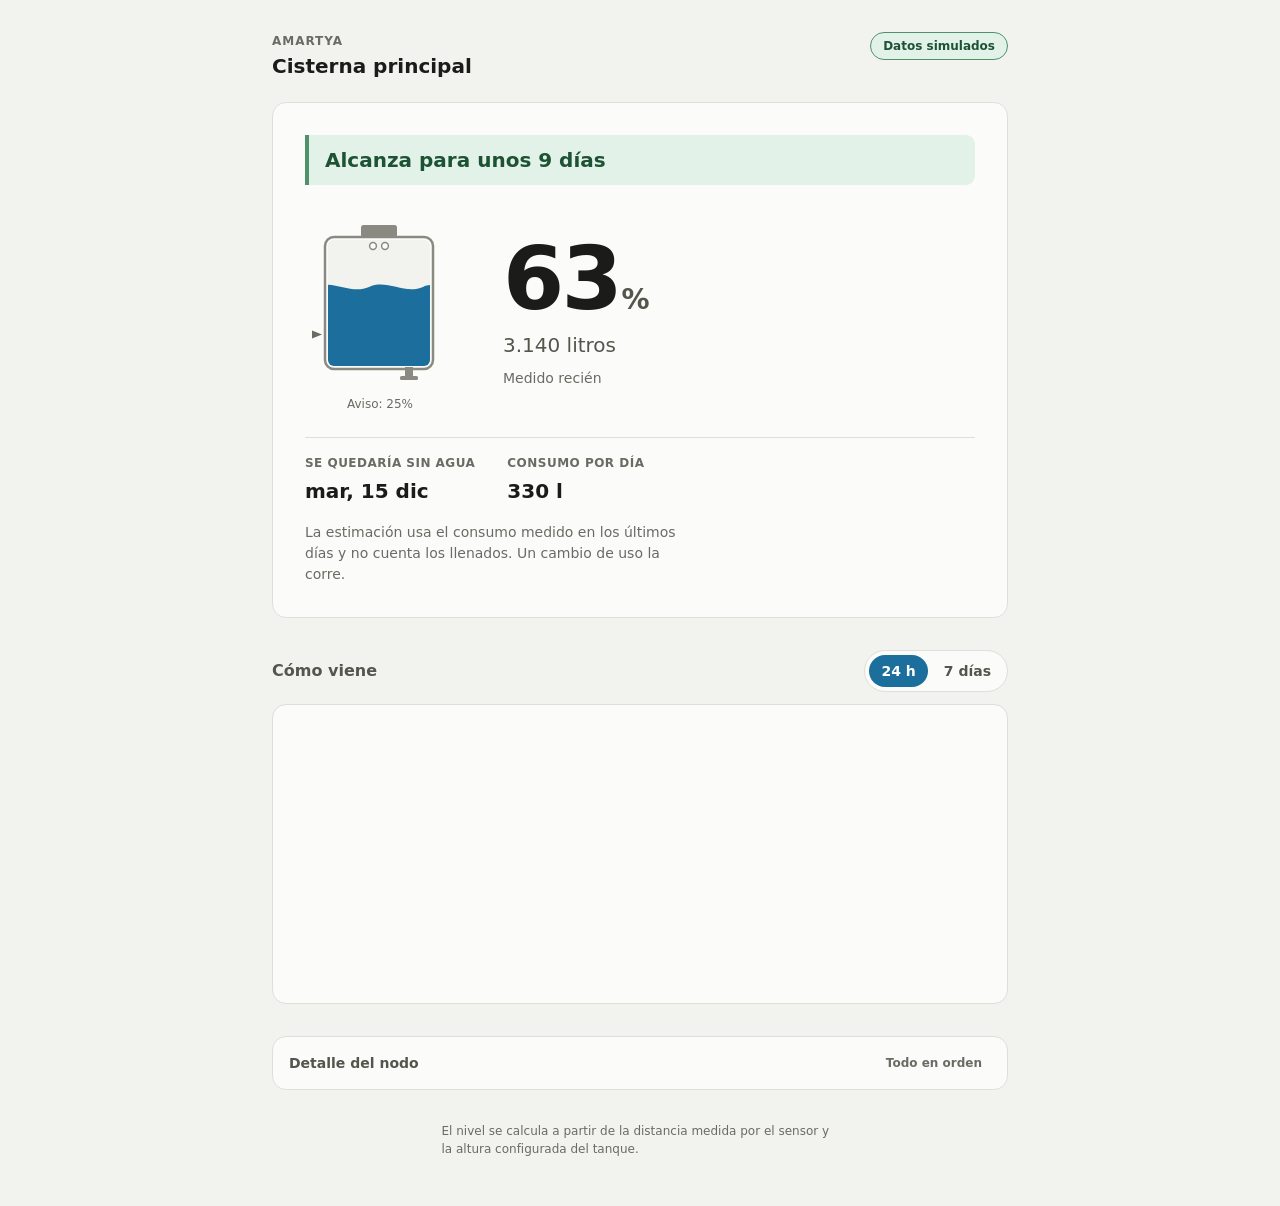
==== ui/index.html @ 4e483778 "Interfaz de nivel de cisterna con datos simulados Primera pieza del proyecto: la pantalla, andando s" ====
<!DOCTYPE html>
<html lang="es">
<head>
  <meta charset="UTF-8">
  <meta name="viewport" content="width=device-width, initial-scale=1.0">
  <title>Amartya — Nivel de la cisterna</title>

  <!-- Le dice al navegador que la página soporta los dos esquemas, así los
       controles nativos (scrollbars, autofill) se dibujan acordes. La hoja de
       estilos arranca en claro y agrega el oscuro con prefers-color-scheme:
       el contexto de uso es rural y a la intemperie, donde la pantalla se
       mira con sol de frente y el fondo claro gana. -->
  <meta name="color-scheme" content="light dark">

  <link rel="stylesheet" href="style.css?v=3">
</head>
<body>

<!-- ==========================================================================
     CAPA 0 — encabezado

     Solo dos cosas: de qué tanque estamos hablando y si la página está en
     contacto con el backend. El estado de conexión va acá arriba y no abajo
     porque es la condición de validez de TODO lo demás: si esto está en rojo,
     ningún número de la pantalla se puede creer.
     ========================================================================== -->
<header class="encabezado">
  <div class="encabezado__identidad">
    <p class="encabezado__proyecto">Amartya</p>
    <h1 class="encabezado__sitio" id="nombre-sitio">Cisterna</h1>
  </div>

  <!-- aria-live="polite" y no "assertive": que un cambio de conexión se
       anuncie cuando el lector de pantalla termine lo que está diciendo, sin
       cortarle la frase al usuario. -->
  <p class="conexion conexion--conectando" id="conexion" role="status" aria-live="polite">
    Conectando…
  </p>
</header>

<main class="contenido">

  <!-- ========================================================================
       CAPA 1 — la respuesta

       Todo lo de esta sección responde una sola pregunta: "¿me queda agua y
       hasta cuándo?". Es lo único que le importa a quien abre esto desde el
       celular parado al lado del tanque. No hay jerga, no hay ninguna unidad
       que haya que interpretar, y el dato más importante es el más grande de
       la pantalla por lejos.
       ======================================================================== -->
  <section class="respuesta" aria-labelledby="titulo-respuesta">
    <h2 class="sr-only" id="titulo-respuesta">Estado de la cisterna</h2>

    <!-- El veredicto en palabras, ANTES de cualquier número. Un porcentaje no
         es una respuesta: "68%" obliga a saber de memoria cuál es el umbral
         para decidir si eso está bien o mal. La frase sí es una respuesta.

         Es un aria-live para que un cambio de estado (pasar a "nivel bajo") se
         anuncie solo, sin que haya que volver a recorrer la página. -->
    <div class="veredicto" id="veredicto" role="status" aria-live="polite">
      <p class="veredicto__titulo" id="veredicto-titulo">Leyendo el último dato…</p>
      <!-- La segunda línea dice QUÉ HACER, no solo qué pasa. Es donde va la
           diferencia entre los estados que se parecen: "sin datos" manda a
           revisar energía y señal, "sensor sin responder" manda a revisar el
           cable. Sin esta línea los dos serían un cartel de color distinto sin
           ninguna instrucción, que es lo que obliga a llamar por teléfono a
           quien instaló el equipo. Va dentro del mismo aria-live para que el
           lector de pantalla anuncie el problema y la acción juntos. -->
      <p class="veredicto__detalle" id="veredicto-detalle" hidden></p>
    </div>

    <div class="tanque-y-lectura">

      <!-- El dibujo del tanque.

           aria-hidden a propósito: el porcentaje y los litros están escritos
           al lado en texto real. Si el SVG también los anunciara, un lector de
           pantalla leería el mismo dato dos veces. El dibujo es para el ojo;
           la accesibilidad la resuelve el texto de al lado. -->
      <div class="tanque">
        <!-- El dibujo tiene tres trabajos, en este orden:
             1. Decir cuánta agua hay (el nivel).
             2. Decir contra qué (la marca del umbral).
             3. Decir de dónde sale el número (el sensor arriba).

             El tercero no es decoración. La primera versión de este dibujo era
             un rectángulo con una tapita arriba y se leía como el icono de una
             PILA, no como un tanque — con el agregado perverso de que una pila
             al 62% significa lo mismo que un tanque al 62%, así que el error
             no se notaba, solo dejaba la pantalla sintiéndose genérica. El
             módulo del sensor apoyado en la tapa mata esa lectura y de paso
             muestra cómo se mide: desde arriba, sin contacto con el agua. -->
        <svg class="tanque__svg" viewBox="0 0 150 178" aria-hidden="true" focusable="false">
          <defs>
            <!-- Recorta el agua contra la pared interior. Sin esto la ola se
                 dibujaría por fuera del recipiente. La forma del agua es más
                 ancha que el clip a propósito, así nunca se ve su borde recto. -->
            <clipPath id="clip-interior">
              <rect x="23" y="31" width="102" height="126" rx="6"/>
            </clipPath>
          </defs>

          <!-- La salida de abajo. Va dibujada primero para que la pared del
               tanque le pase por encima y se vea nacer del fondo. -->
          <rect class="tanque__salida" x="100" y="158" width="8" height="10"/>
          <rect class="tanque__salida" x="95" y="167" width="18" height="4" rx="1.5"/>

          <!-- Interior vacío: el fondo contra el que se ve subir el agua. -->
          <rect class="tanque__interior" x="23" y="31" width="102" height="126" rx="6"/>

          <g clip-path="url(#clip-interior)">
            <!-- El agua se mueve trasladando este grupo hacia abajo. Se anima
                 `transform` y no el alto del rect porque transform lo resuelve
                 el compositor (no fuerza relayout) y porque un alto animado en
                 SVG no tiene el mismo soporte entre navegadores. -->
            <g class="tanque__agua" id="agua">
              <!-- La ola es estática, no un loop. Da la lectura de "esto es
                   agua" sin que la pantalla tenga una animación permanente
                   girando en el bolsillo de alguien.

                   La cresta está a la altura y=31, que es el tope del interior:
                   con translateY(0) el tanque queda lleno y con translateY(126)
                   queda vacío. -->
              <path d="M10,31 C28,23 46,39 64,31 C82,23 100,39 118,31 C128,26 136,33 144,30 L144,180 L10,180 Z"/>
            </g>
          </g>

          <!-- La pared, dibujada después del agua para que el borde quede
               entero y parejo por encima de ella. Es deliberadamente MÁS ANCHA
               QUE ALTA: la versión anterior era un rectángulo angosto y
               vertical y el ojo lo leía como una pila, no como un tanque. -->
          <rect class="tanque__pared" x="20" y="28" width="108" height="132" rx="9"/>

          <!-- El módulo del sensor, apoyado sobre la tapa. Apaisado y ancho, no
               un botoncito centrado: un botoncito centrado arriba de un
               rectángulo ES el borne de una pila, y era la mitad del problema. -->
          <rect class="tanque__sensor" x="56" y="16" width="36" height="12" rx="2.5"/>
          <!-- Los dos transductores del ultrasónico (emisor y receptor), que es
               lo que lo hace reconocible como sensor. Van FUERA del grupo
               recortado, así el agua no los tapa cuando el tanque está al tope. -->
          <circle class="tanque__transductor" cx="68" cy="37" r="3.4"/>
          <circle class="tanque__transductor" cx="80" cy="37" r="3.4"/>

          <!-- Marca del umbral de aviso: un triángulo APOYADO EN LA PARED POR
               FUERA, no una línea punteada por dentro.

               La primera versión era una línea cruzando el tanque, y tenía un
               defecto que solo se ve al probarla con el tanque lleno: quedaba
               dibujada sobre el agua, gris sobre azul, y desaparecía justo en
               el caso en que hay que poder ver cuánto falta para llegar a
               ella. Por fuera se lee siempre igual, con agua o sin agua.
               La posición la calcula app.js, porque el umbral es configurable. -->
          <polygon class="tanque__umbral" id="marca-umbral" points="7,90 7,98 17,94"/>
        </svg>

        <p class="tanque__nota" id="nota-umbral">Nivel de aviso</p>
      </div>

      <div class="lectura">
        <!-- El porcentaje es el dato grande. La unidad va en un span aparte y
             más chica: "68" es el número, "%" es la unidad, y darles el mismo
             peso hace que el ojo tenga que separarlos solo. -->
        <p class="lectura__principal">
          <span class="lectura__numero" id="nivel-pct">—</span><span
            class="lectura__unidad" id="nivel-unidad">%</span>
        </p>

        <!-- Los litros van abajo y más chicos: son el mismo dato traducido.
             Para decidir "¿llamo al camión?" el porcentaje alcanza; los litros
             sirven cuando hay que pedir una cantidad concreta.

             Tanto esta línea como el "%" de arriba se OCULTAN cuando no hay
             medición, en vez de mostrar "—%" y "— litros": una unidad sin
             número no informa nada y deja la pantalla con aire de formulario a
             medio llenar. El guión solo, grande, ya dice "no hay dato". -->
        <p class="lectura__litros" id="linea-litros"><span id="nivel-litros">—</span> litros</p>

        <p class="lectura__antiguedad" id="antiguedad">—</p>
      </div>
    </div>

    <!-- Las dos cifras derivadas que convierten "cuánto hay" en "cuánto dura".
         Van en un <dl> y no en divs porque son literalmente pares
         término/valor, y eso es lo que un lector de pantalla necesita para
         leerlas apareadas. -->
    <!-- Los dos derivados NO repiten el veredicto.

         En la primera versión el primero decía "Alcanza para: unos 9 días",
         que es literalmente la misma frase que ya estaba arriba en grande.
         Dos lugares diciendo lo mismo no son énfasis, son una cosa más para
         leer. Ahora dice la FECHA, que es el dato que hace falta para agendar
         el camión y que "9 días" obliga a calcular mentalmente. -->
    <dl class="derivados">
      <div class="derivado">
        <dt class="derivado__rotulo">Se quedaría sin agua</dt>
        <dd class="derivado__valor" id="fecha-vacio">—</dd>
      </div>
      <div class="derivado">
        <dt class="derivado__rotulo">Consumo por día</dt>
        <dd class="derivado__valor" id="consumo">—</dd>
      </div>
    </dl>

    <!-- De dónde sale la autonomía. Airbnb lo llama "mostrar en qué te
         apoyás": una estimación sin su base es una adivinanza con formato de
         dato. Acá además importa porque la cuenta se rompe sola si alguien
         llenó el tanque ayer, y quien mira tiene que poder darse cuenta. -->
    <p class="salvedad" id="salvedad">
      La estimación usa el consumo de los últimos días. Un llenado reciente la
      cambia.
    </p>
  </section>

  <!-- ========================================================================
       CAPA 1.5 — el histórico

       No está escondido porque no es un dato técnico: "¿viene bajando rápido?"
       es una pregunta que se hace cualquiera, no solo el que instaló el nodo.
       Lo que sí es técnico va más abajo, en el <details>.
       ======================================================================== -->
  <section class="historico" aria-labelledby="titulo-historico">
    <div class="historico__encabezado">
      <h2 class="titulo-seccion" id="titulo-historico">Cómo viene</h2>

      <!-- Selector de ventana. Son botones con aria-pressed y no un <select>
           porque son dos opciones y se tocan con el pulgar: un select abre un
           menú nativo para elegir entre dos cosas, que es un paso de más. -->
      <div class="rango" role="group" aria-label="Ventana de tiempo del gráfico">
        <button type="button" class="rango__boton" data-horas="24" aria-pressed="true">24 h</button>
        <button type="button" class="rango__boton" data-horas="168" aria-pressed="false">7 días</button>
      </div>
    </div>

    <div class="grafico-caja">
      <canvas id="grafico" aria-label="Gráfico del nivel de la cisterna en el tiempo" role="img"></canvas>

      <!-- Un canvas vacío no se ve vacío: Chart.js le dibuja ejes con valores
           inventados (0 a 1) y parece un sistema roto. Este cartel lo tapa
           mientras no haya serie. Ojo con el `hidden`: la clase usa display
           flex, que le gana por especificidad al display:none del atributo, y
           por eso el CSS tiene una regla `.grafico-vacio[hidden]`. -->
      <p class="grafico-vacio" id="grafico-vacio" hidden>Todavía no hay histórico para mostrar.</p>
    </div>
  </section>

  <!-- ========================================================================
       CAPA 2 — el detalle técnico

       Cerrado por default. Quien viene a saber si le queda agua no necesita
       ver nada de esto; quien vino a arreglar el nodo lo abre y lo tiene todo
       junto. Es un <details> nativo: el teclado, el lector de pantalla y el
       "buscar en la página" del navegador ya lo saben manejar, cosa que una
       versión hecha a mano con un div y un click habría que reimplementar.
       ======================================================================== -->
  <details class="detalle" id="detalle">
    <summary class="detalle__resumen">
      <span class="detalle__titulo">Detalle del nodo</span>
      <span class="detalle__pista" id="detalle-pista"></span>
    </summary>

    <dl class="ficha">
      <div class="ficha__fila">
        <dt>Estado del nodo</dt>
        <dd id="ficha-estado">—</dd>
      </div>
      <div class="ficha__fila">
        <dt>Última lectura</dt>
        <dd id="ficha-ultima">—</dd>
      </div>
      <div class="ficha__fila">
        <!-- El dato crudo del sensor. Va acá y no arriba porque es la medición
             real: todo lo demás (nivel, litros, autonomía) sale de restarle
             esto a la altura del tanque. Cuando algo no cierra, es el primer
             número que hay que mirar. -->
        <dt>Distancia al agua</dt>
        <dd id="ficha-distancia">—</dd>
      </div>
      <div class="ficha__fila">
        <dt>Columna de agua</dt>
        <dd id="ficha-columna">—</dd>
      </div>
      <div class="ficha__fila">
        <dt>Reloj del nodo</dt>
        <dd id="ficha-reloj">—</dd>
      </div>
      <div class="ficha__fila">
        <dt>Señal WiFi</dt>
        <dd id="ficha-senal">—</dd>
      </div>
      <div class="ficha__fila">
        <dt>Geometría del tanque</dt>
        <dd id="ficha-geometria">—</dd>
      </div>
      <div class="ficha__fila">
        <dt>Origen de los datos</dt>
        <dd id="ficha-origen">—</dd>
      </div>
    </dl>
  </details>

</main>

<footer class="pie">
  <p id="pie-texto">
    El nivel se calcula a partir de la distancia medida por el sensor y la
    altura configurada del tanque.
  </p>
</footer>

<script src="vendor/chart.umd.js"></script>
<!-- config.js tiene la URL del backend, la geometría del tanque y los umbrales.
     SÍ está versionado —no contiene secretos y así el repo recién clonado se
     abre y anda—, pero se edita por instalación. Tiene que cargar antes que
     datos.js y app.js, que lo leen al arrancar. -->
<!-- El `?v=` no es un capricho de desarrollo: si el navegador sirve un
     config.js viejo de su caché, la página calcula el nivel con la geometría
     anterior del tanque y muestra un número equivocado con total confianza.
     Al cambiar cualquier valor de config.js hay que subir este número. -->
<script src="config.js?v=5"></script>
<script src="datos.js?v=3"></script>
<script src="app.js?v=6"></script>
</body>
</html>
---- ui/style.css ----
/* Amartya — nivel de cisterna.
   =========================================================================

   CONTEXTO DE USO PRIMARIO: el celular, al aire libre, en el campo. Eso manda
   dos decisiones que se toman acá arriba y se sienten en todo el archivo:

   1. Mobile-first de verdad. Las reglas base son las del teléfono y los @media
      AGREGAN lo que sobra en pantallas grandes, no al revés. La pantalla de
      escritorio es el caso raro de este proyecto, no el default.

   2. Tema CLARO por default, oscuro como variante. Es al revés que el
      dashboard de Casa Rosada, y a propósito: aquel vive en un sótano y en una
      pantalla de pared; este se mira con el sol de frente, donde un fondo
      oscuro se convierte en un espejo. El oscuro igual está, vía
      prefers-color-scheme, para quien lo tenga puesto en el sistema.

   Todo color, tamaño y espacio vive como custom property en :root. No es
   prolijidad: con los valores sueltos por el archivo, cambiar el azul del agua
   obliga a buscarlo en ocho lugares y es cuestión de tiempo que queden dos
   azules distintos.
   ========================================================================= */

:root {
  /* --- Superficies ---
     Ningún blanco puro. #fff contra texto #000 es duro y se lee como sin
     terminar; estos neutros tienen todos la misma temperatura (levemente
     cálida) para que no se vea un gris "sucio" al lado de otro. */
  --fondo: #f2f2ef;
  --superficie: #fbfbf9;
  --borde: #dededa;
  --borde-fuerte: #bebeb7;

  /* Trazo de los dibujos que hay que poder LEER, separado del gris de los
     bordes decorativos. WCAG 1.4.11 pide 3:1 para un grafico del que depende
     entender el contenido, y la pared del tanque es exactamente eso: sin ella
     el agua es una mancha azul sin referencia contra la cual leer el nivel.
     El borde de una tarjeta, en cambio, no hace falta verlo para entender
     nada, y por eso sigue siendo --borde y no se mide igual. Medido: 3.35:1
     en claro y 4.07:1 en oscuro (tools/contraste.py). */
  --trazo-grafico: #8a8a83;

  /* Texto que va ENCIMA del azul del agua (hoy solo el boton de rango activo).
     Es un token y no un #fff escrito en la regla porque en tema oscuro el azul
     se aclara y el blanco cae a 2.81:1 — ilegible. */
  --sobre-agua: #ffffff;

  /* --- Texto ---
     Tres niveles y no más. Cada nivel extra es una decisión más para quien
     escriba una pantalla nueva, y termina en grises inventados. */
  --texto: #1b1b19;
  --texto-suave: #55554e;
  --texto-tenue: #6b6b64;

  /* --- El agua ---
     Es el único color con carga de marca del proyecto. Se usa para el agua del
     tanque y para la serie del gráfico, y para nada más: si además pintara
     botones y títulos, dejaría de significar "agua". */
  --agua: #1c6f9c;
  --agua-hondo: #15557a;
  --agua-tenue: #d3e6f0;

  /* --- Estados ---
     Cada estado trae fondo, borde y texto juntos, para que no se pueda usar
     medio estado. Los pares están medidos contra WCAG AA (ver docs/), no
     estimados a ojo.

     Hay DOS ejes de estado y no uno, que es la corrección más importante del
     diseño: el nivel del agua (ok / bajo / crítico) y la salud del nodo
     (sin datos / reloj / sensor). Un tanque lleno con el sensor roto no es
     "ok", pero tampoco es "vacío" — son dos cosas distintas que se arreglan
     llamando a dos personas distintas, y por eso tienen colores distintos. */
  --ok-fondo: #e3f2e8;
  --ok-borde: #4f9168;
  --ok-texto: #1d5334;

  --bajo-fondo: #fbeed4;
  --bajo-borde: #b58028;
  --bajo-texto: #6b4805;

  --critico-fondo: #fae2de;
  --critico-borde: #c0483a;
  --critico-texto: #8a2418;

  /* Nodo mudo: gris, porque no afirma nada sobre el agua. */
  --mudo-fondo: #e8e8e4;
  --mudo-borde: #9a9a93;
  --mudo-texto: #4a4a44;

  /* Reloj sin sincronizar y sensor sin responder: violeta. Deliberadamente
     fuera de la escala verde/ámbar/rojo, porque no son "más grave que ámbar":
     son otra cosa. Un ámbar acá haría pensar que el agua está baja. */
  --nodo-fondo: #e9e6f6;
  --nodo-borde: #6d5eae;
  --nodo-texto: #443a72;

  /* --- Escala tipográfica ---
     Cinco tamaños. Una escala fija en vez de un tamaño distinto por elemento
     es lo que hace que la jerarquía se lea sin bordes ni cajas de color. */
  --txt-xs: 0.75rem;
  --txt-sm: 0.875rem;
  --txt-md: 1rem;
  --txt-lg: 1.25rem;
  --txt-xl: 1.75rem;
  /* El porcentaje. Es el único elemento de la pantalla al que se le permite
     ser grande — si hubiera tres cosas grandes, no habría ninguna. */
  --txt-display: 4.25rem;

  /* --- Espaciado, escala de 4px ---
     El hueco DENTRO de un grupo tiene que ser visiblemente menor que el hueco
     ENTRE grupos, si no la agrupación se deshace y todo parece una lista
     plana. Por eso no hay valores sueltos tipo `margin-top: 13px`. */
  --sp-1: 0.25rem;
  --sp-2: 0.5rem;
  --sp-3: 0.75rem;
  --sp-4: 1rem;
  --sp-5: 1.5rem;
  --sp-6: 2rem;
  --sp-7: 3rem;

  --radio: 14px;
  --radio-chico: 9px;

  /* Mínimo táctil. 44px es el mínimo de Apple y 48dp el de Google; se toma el
     más chico como piso absoluto para cualquier cosa que se toque o reciba
     foco. Acá se usa de pie, al aire libre y probablemente con una mano
     ocupada. */
  --toque-min: 44px;

  /* Una escala de elevación chica y documentada, en vez de un z-index: 9999
     cada vez que algo queda tapado. Hoy solo hace falta un nivel. */
  --z-sobre-canvas: 2;
}

/* Variante oscura. Solo se redefinen los TOKENS — ni una regla de layout se
   duplica acá abajo. Si esto tuviera sus propias reglas de layout, cada cambio
   futuro habría que hacerlo dos veces y una de las dos se olvidaría. */
@media (prefers-color-scheme: dark) {
  :root {
    --fondo: #16171a;
    --superficie: #1f2124;
    --borde: #34373c;
    --borde-fuerte: #4d5158;
    --trazo-grafico: #7c8088;
    /* Azul claro de fondo -> el texto de encima tiene que ser oscuro. */
    --sobre-agua: #0b1f2b;

    --texto: #f0f1f2;
    --texto-suave: #b3b6bb;
    --texto-tenue: #8d9096;

    --agua: #4aa3d4;
    --agua-hondo: #2d7ba8;
    --agua-tenue: #16304a;

    --ok-fondo: #16301f;
    --ok-borde: #3f8a5c;
    --ok-texto: #b4eecb;

    --bajo-fondo: #362a10;
    --bajo-borde: #b3862f;
    --bajo-texto: #f4dba4;

    --critico-fondo: #3b1712;
    --critico-borde: #c4503f;
    --critico-texto: #ffc7bf;

    --mudo-fondo: #26282b;
    --mudo-borde: #6e7279;
    --mudo-texto: #b6b9be;

    --nodo-fondo: #241f38;
    --nodo-borde: #7a6ac0;
    --nodo-texto: #cfc6f2;
  }
}

*,
*::before,
*::after {
  box-sizing: border-box;
}

body {
  margin: 0;
  padding: var(--sp-4) var(--sp-4) var(--sp-6);
  background: var(--fondo);
  color: var(--texto);
  font-family: system-ui, -apple-system, "Segoe UI", sans-serif;
  font-size: var(--txt-md);
  line-height: 1.5;

  /* Números tabulares en toda la página. Sin esto, un valor que pasa de 9% a
     10% cambia el ancho del texto y el bloque entero se mueve. En una pantalla
     que se refresca sola cada pocos segundos, ese temblor permanente es de las
     cosas que hacen que una interfaz se sienta rota sin que se pueda decir
     por qué. */
  font-variant-numeric: tabular-nums;
  -webkit-font-smoothing: antialiased;
}

/* Ancho máximo de lectura. En una pantalla grande, dejar que el contenido se
   estire de borde a borde hace que el ojo pierda el renglón. */
.contenido {
  max-width: 46rem;
  margin: 0 auto;
}

/* Texto solo para lectores de pantalla: fuera de la vista, pero presente en el
   árbol de accesibilidad. `display: none` no serviría — eso lo saca también
   del lector. */
.sr-only {
  position: absolute;
  width: 1px;
  height: 1px;
  padding: 0;
  margin: -1px;
  overflow: hidden;
  clip: rect(0, 0, 0, 0);
  white-space: nowrap;
  border: 0;
}

/* Foco visible y consistente. :focus-visible y no :focus para que el anillo
   aparezca al navegar con teclado pero no al tocar con el dedo. Nunca
   `outline: none` sin reemplazo. */
:focus-visible {
  outline: 2px solid var(--agua);
  outline-offset: 2px;
  border-radius: var(--radio-chico);
}

/* Respeta a quien pidió menos movimiento en su sistema. No apaga la interfaz:
   los estados siguen cambiando, lo que desaparece es la interpolación. */
@media (prefers-reduced-motion: reduce) {
  *,
  *::before,
  *::after {
    animation-duration: 0.01ms !important;
    animation-iteration-count: 1 !important;
    transition-duration: 0.01ms !important;
  }
}

/* ==========================================================================
   Encabezado
   ========================================================================== */

.encabezado {
  max-width: 46rem;
  margin: 0 auto var(--sp-5);
  display: flex;
  align-items: flex-start;
  justify-content: space-between;
  gap: var(--sp-3);
}

.encabezado__proyecto {
  margin: 0;
  font-size: var(--txt-xs);
  font-weight: 600;
  letter-spacing: 0.08em;
  text-transform: uppercase;
  color: var(--texto-tenue);
}

.encabezado__sitio {
  margin: var(--sp-1) 0 0;
  font-size: var(--txt-lg);
  font-weight: 600;
  /* La interlínea se aprieta a medida que el tamaño crece: 1.5 en un título
     de 20px deja un hueco que lo despega del rótulo de arriba. */
  line-height: 1.2;
}

/* Píldora de conexión. Empieza en "conectando" y la maneja app.js. */
.conexion {
  margin: 0;
  flex-shrink: 0;
  padding: var(--sp-1) var(--sp-3);
  border: 1px solid var(--borde-fuerte);
  border-radius: 999px;
  font-size: var(--txt-xs);
  font-weight: 600;
  color: var(--texto-suave);
  background: var(--superficie);
  transition: background-color 160ms ease-out, border-color 160ms ease-out, color 160ms ease-out;
}

.conexion--ok {
  background: var(--ok-fondo);
  border-color: var(--ok-borde);
  color: var(--ok-texto);
}

.conexion--caida {
  background: var(--critico-fondo);
  border-color: var(--critico-borde);
  color: var(--critico-texto);
}

/* ==========================================================================
   CAPA 1 — la respuesta
   ========================================================================== */

.respuesta {
  background: var(--superficie);
  border: 1px solid var(--borde);
  border-radius: var(--radio);
  padding: var(--sp-5) var(--sp-4);
}

/* El veredicto: la frase que responde la pregunta. Es lo primero que se lee,
   así que tiene el segundo peso tipográfico de la pantalla después del
   porcentaje. El borde izquierdo grueso es lo que cambia de color según el
   estado — una barra de 4px alcanza y no obliga a pintar un bloque entero de
   color, que a esta altura de la pantalla gritaría. */
.veredicto {
  margin: 0 0 var(--sp-5);
  padding: var(--sp-3) var(--sp-4);
  border-left: 4px solid var(--borde-fuerte);
  border-radius: 0 var(--radio-chico) var(--radio-chico) 0;
  background: var(--fondo);
  color: var(--texto);
  transition: background-color 200ms ease-out, border-color 200ms ease-out, color 200ms ease-out;
}

.veredicto__titulo {
  margin: 0;
  font-size: var(--txt-lg);
  font-weight: 600;
  line-height: 1.3;
}

/* La instrucción, más chica y sin negrita. Hereda `color` del bloque en vez de
   tener el suyo: si usara --texto-suave, sobre el fondo rojo del estado crítico
   quedaría en un gris que no contrasta. Se atenúa con opacidad, que mantiene
   la relación de contraste dentro de lo aceptable sobre cualquiera de los
   cinco fondos de estado. */
.veredicto__detalle {
  margin: var(--sp-2) 0 0;
  font-size: var(--txt-sm);
  font-weight: 400;
  line-height: 1.45;
  opacity: 0.85;
  max-width: 48ch;
}

/* El atributo `hidden` alcanza acá porque .veredicto__detalle no declara
   `display`, así que no hay nada que le gane por especificidad. */

.veredicto--ok       { background: var(--ok-fondo);      border-left-color: var(--ok-borde);      color: var(--ok-texto); }
.veredicto--bajo     { background: var(--bajo-fondo);    border-left-color: var(--bajo-borde);    color: var(--bajo-texto); }
.veredicto--critico  { background: var(--critico-fondo); border-left-color: var(--critico-borde); color: var(--critico-texto); }
.veredicto--mudo     { background: var(--mudo-fondo);    border-left-color: var(--mudo-borde);    color: var(--mudo-texto); }
.veredicto--nodo     { background: var(--nodo-fondo);    border-left-color: var(--nodo-borde);    color: var(--nodo-texto); }

/* El dibujo y los números, lado a lado. En el teléfono el tanque queda a la
   izquierda y el número a la derecha porque leemos de izquierda a derecha: se
   ve la forma, se confirma con la cifra. */
.tanque-y-lectura {
  display: flex;
  align-items: center;
  gap: var(--sp-5);
}

.tanque {
  flex-shrink: 0;
  display: flex;
  flex-direction: column;
  align-items: center;
  gap: var(--sp-2);
}

.tanque__svg {
  width: 122px;
  height: auto;
  display: block;
}

.tanque__interior {
  fill: var(--fondo);
}

.tanque__agua {
  fill: var(--agua);
  /* La geometría del interior vive en el SVG y app.js la repite para calcular
     el desplazamiento. Están acopladas: si se cambia el `rect` del clip en el
     HTML, hay que cambiar ALTO_INTERIOR y TOPE_INTERIOR en app.js. */
  /* La transición del nivel. 450ms es más largo que los 150-250ms de una
     transición de interfaz, a propósito: esto no es un hover, es un dato
     cambiando de valor, y el movimiento ES la información (se ve si subió o
     bajó). Sigue siendo ease-out y sigue animando solo `transform`, así que no
     fuerza relayout. */
  transition: transform 450ms cubic-bezier(0.22, 0.61, 0.36, 1);
  /* El grupo arranca abajo del todo (tanque vacío) y app.js lo sube. Así, si
     el JS falla o los datos no llegan, la pantalla NO muestra un tanque lleno:
     muestra uno vacío junto a un guión. Un default optimista sería mentir. */
  transform: translateY(126px);
}

.tanque__pared {
  fill: none;
  stroke: var(--trazo-grafico);
  stroke-width: 2.5;
}

/* El módulo del sensor sobre la tapa. Va en color de borde y no en el azul del
   agua: es el aparato, no el líquido, y darle el color del agua lo haría
   parecer parte de lo que se mide. */
.tanque__sensor {
  fill: var(--trazo-grafico);
}

/* La salida de abajo. Mismo gris que la pared, por lo mismo: es caño, no agua.
   Está ahí porque un recipiente con una salida abajo no se puede confundir con
   una pila, que es exactamente el problema que tenía la primera versión. */
.tanque__salida {
  fill: var(--trazo-grafico);
}

.tanque__transductor {
  fill: var(--superficie);
  stroke: var(--trazo-grafico);
  stroke-width: 1.5;
}

/* La marca del umbral, por fuera de la pared. Sólida y no punteada: apoyada
   contra el tanque se lee como "esta altura", y una línea punteada a este
   tamaño se convierte en tres puntos sueltos. */
.tanque__umbral {
  fill: var(--texto-tenue);
}

.tanque__nota {
  margin: 0;
  font-size: var(--txt-xs);
  color: var(--texto-tenue);
  text-align: center;
}

.lectura {
  min-width: 0;
}

/* El porcentaje. Tipografía haciendo el trabajo que en otras pantallas hace el
   color: este número es ~4.25x el cuerpo, así que la jerarquía se sostiene en
   escala de grises y en una foto borrosa. */
.lectura__principal {
  margin: 0;
  display: flex;
  align-items: baseline;
  gap: 0.08em;
  line-height: 1.05;
}

.lectura__numero {
  font-size: var(--txt-display);
  font-weight: 700;
  letter-spacing: -0.03em;
}

.lectura__unidad {
  font-size: var(--txt-xl);
  font-weight: 600;
  color: var(--texto-suave);
}

.lectura__litros {
  margin: var(--sp-1) 0 0;
  font-size: var(--txt-lg);
  color: var(--texto-suave);
}

.lectura__antiguedad {
  margin: var(--sp-2) 0 0;
  font-size: var(--txt-sm);
  color: var(--texto-tenue);
}

/* Cuando el dato es viejo o no se puede fechar, los números bajan de jerarquía.
   El dato no desaparece —sigue siendo el último que se supo— pero deja de
   mostrarse con la misma confianza visual. Sin esto, en la ventana entre que se
   cae la conexión y que el dato "envejece" lo suficiente para notarse, la
   pantalla afirma algo que ya no sabe.

   SE HACE CON UN CAMBIO DE COLOR Y NO CON `opacity`, que era la primera
   versión. Atenuar con opacidad es el truco obvio y estaba mal: medido, el
   0.45 original dejaba la línea de litros en 2.10:1 sobre la tarjeta, o sea
   bastante por debajo del 4.5:1 de WCAG AA. Y no había un valor que sirviera —
   ni siquiera 0.80 llegaba, y para entonces ya no se notaba que estaba
   atenuado. Un token de texto que ya está verificado (5.18:1 en claro, 5.04:1
   en oscuro) baja la jerarquía igual de fuerte, porque el salto desde el casi
   negro del número grande es enorme, y no deja a nadie afuera. */
.lectura--dudosa .lectura__numero,
.lectura--dudosa .lectura__unidad,
.lectura--dudosa .lectura__litros {
  color: var(--texto-tenue);
  transition: color 200ms ease-out;
}

/* Los dos derivados. El hueco entre ellos es mayor que el hueco interno de
   cada uno (sp-5 contra sp-1), que es lo que los hace leer como dos cosas y
   no como cuatro líneas sueltas. */
.derivados {
  margin: var(--sp-5) 0 0;
  padding: var(--sp-4) 0 0;
  border-top: 1px solid var(--borde);
  display: flex;
  gap: var(--sp-6);
}

.derivado {
  min-width: 0;
}

.derivado__rotulo {
  font-size: var(--txt-xs);
  font-weight: 600;
  letter-spacing: 0.04em;
  text-transform: uppercase;
  color: var(--texto-tenue);
}

.derivado__valor {
  margin: var(--sp-1) 0 0;
  font-size: var(--txt-lg);
  font-weight: 600;
}

.salvedad {
  margin: var(--sp-4) 0 0;
  font-size: var(--txt-sm);
  color: var(--texto-tenue);
  /* Medida de lectura acotada: un párrafo que cruza toda una pantalla de
     escritorio se vuelve difícil de seguir renglón a renglón. */
  max-width: 44ch;
}

/* ==========================================================================
   CAPA 1.5 — histórico
   ========================================================================== */

.historico {
  margin-top: var(--sp-6);
}

.historico__encabezado {
  display: flex;
  align-items: center;
  justify-content: space-between;
  gap: var(--sp-3);
  margin-bottom: var(--sp-3);
}

.titulo-seccion {
  margin: 0;
  font-size: var(--txt-md);
  font-weight: 600;
  color: var(--texto-suave);
}

.rango {
  display: flex;
  gap: var(--sp-1);
  padding: var(--sp-1);
  background: var(--superficie);
  border: 1px solid var(--borde);
  border-radius: 999px;
}

.rango__boton {
  min-height: 32px;
  padding: 0 var(--sp-3);
  border: none;
  border-radius: 999px;
  background: transparent;
  color: var(--texto-suave);
  font: inherit;
  font-size: var(--txt-sm);
  font-weight: 600;
  cursor: pointer;
  /* Propiedades nombradas, nunca `all`: con `all` se animarían también el
     layout y el anillo de foco, que tienen que aparecer al instante. */
  transition: background-color 150ms ease-out, color 150ms ease-out;
}

/* Los botones del rango son más chicos que el mínimo táctil de 44px a
   propósito (32px de alto): están en una fila sola, lejos de cualquier otro
   control, y hacerlos de 44px obligaría a que la píldora ocupe media pantalla.
   El área tocable se compensa con el padding de la píldora contenedora. */
.rango__boton:hover {
  background: var(--fondo);
  color: var(--texto);
}

.rango__boton[aria-pressed="true"] {
  background: var(--agua);
  color: var(--sobre-agua);
}

.rango__boton:active {
  transform: translateY(1px);
}

.grafico-caja {
  position: relative;
  /* Contiene el apilamiento de esta caja: el cartel de "sin datos" se pone
     encima del canvas con un z-index local de 2, que no puede competir con
     nada del resto de la página. Es lo que evita la carrera de z-index: 9999
     la próxima vez que algo tape a algo. */
  isolation: isolate;
  background: var(--superficie);
  border: 1px solid var(--borde);
  border-radius: var(--radio);
  padding: var(--sp-4);
  height: 240px;
}

.grafico-vacio {
  position: absolute;
  inset: var(--sp-4);
  z-index: var(--z-sobre-canvas);
  display: flex;
  align-items: center;
  justify-content: center;
  margin: 0;
  background: var(--superficie);
  color: var(--texto-tenue);
  font-size: var(--txt-sm);
  text-align: center;
}

/* El atributo `hidden` del HTML aplica display:none, pero la regla de arriba
   pone display:flex con más especificidad y le gana. Sin esta línea, el cartel
   queda visible para siempre. */
.grafico-vacio[hidden] {
  display: none;
}

/* ==========================================================================
   CAPA 2 — detalle técnico
   ========================================================================== */

.detalle {
  margin-top: var(--sp-6);
  background: var(--superficie);
  border: 1px solid var(--borde);
  border-radius: var(--radio);
}

.detalle__resumen {
  display: flex;
  align-items: center;
  justify-content: space-between;
  gap: var(--sp-3);
  /* Alto mínimo táctil: esto sí se toca con el pulgar y está solo, así que
     cumple los 44px completos. */
  min-height: var(--toque-min);
  padding: var(--sp-3) var(--sp-4);
  cursor: pointer;
  font-size: var(--txt-sm);
  font-weight: 600;
  color: var(--texto-suave);
  border-radius: var(--radio);
  transition: background-color 150ms ease-out;
}

.detalle__resumen:hover {
  background: var(--fondo);
}

.detalle[open] .detalle__resumen {
  border-bottom: 1px solid var(--borde);
  border-radius: var(--radio) var(--radio) 0 0;
}

/* Pista de estado en el encabezado cerrado. Es lo que evita que alguien tenga
   que abrir la sección para enterarse de que hay un problema del nodo: si el
   nodo está sano no dice nada, y si no lo está, lo dice desde afuera. */
.detalle__pista {
  font-weight: 600;
  font-size: var(--txt-xs);
  padding: var(--sp-1) var(--sp-2);
  border-radius: var(--radio-chico);
  border: 1px solid transparent;
}

.detalle__pista--mudo { background: var(--mudo-fondo); border-color: var(--mudo-borde); color: var(--mudo-texto); }
.detalle__pista--nodo { background: var(--nodo-fondo); border-color: var(--nodo-borde); color: var(--nodo-texto); }
.detalle__pista--ok   { color: var(--texto-tenue); }

.ficha {
  margin: 0;
  padding: var(--sp-2) var(--sp-4) var(--sp-4);
  font-size: var(--txt-sm);
}

.ficha__fila {
  display: flex;
  align-items: baseline;
  justify-content: space-between;
  gap: var(--sp-4);
  padding: var(--sp-3) 0;
  border-bottom: 1px solid var(--borde);
}

.ficha__fila:last-child {
  border-bottom: none;
}

.ficha dt {
  color: var(--texto-tenue);
  flex-shrink: 0;
}

.ficha dd {
  margin: 0;
  text-align: right;
  color: var(--texto);
  font-weight: 600;
}

/* ==========================================================================
   Pie
   ========================================================================== */

.pie {
  max-width: 46rem;
  margin: var(--sp-6) auto 0;
  font-size: var(--txt-xs);
  color: var(--texto-tenue);
  max-width: 52ch;
}

.pie p {
  margin: 0;
}

/* ==========================================================================
   Pantallas grandes

   Único @media de layout de todo el archivo, y agrega en vez de rehacer: el
   tanque crece, el porcentaje crece, y los derivados se van al costado para
   aprovechar el ancho. Nada de esto cambia el orden del DOM, así que el
   recorrido por teclado y por lector de pantalla es el mismo en los dos casos.
   ========================================================================== */

@media (min-width: 40rem) {
  :root {
    --txt-display: 5.5rem;
  }

  body {
    padding: var(--sp-6) var(--sp-5) var(--sp-7);
  }

  .respuesta {
    padding: var(--sp-6);
  }

  .tanque__svg {
    width: 150px;
  }

  .tanque-y-lectura {
    gap: var(--sp-7);
  }

  .grafico-caja {
    height: 300px;
  }
}
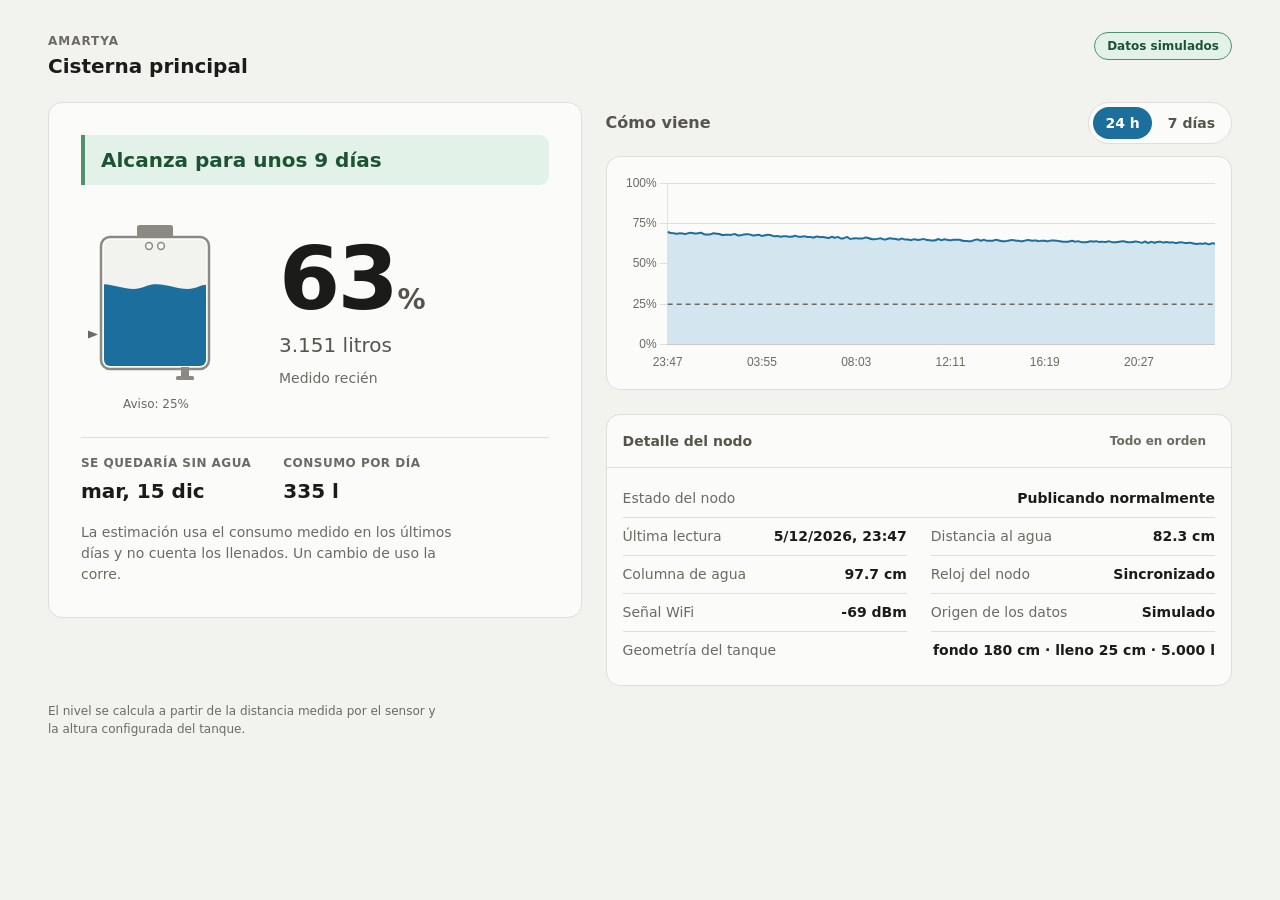
==== commit d6f765d6: "Layout de escritorio: todo en una ventana, sin scroll A partir de 1152x768 las tres secciones pasan " ====
--- a/ui/index.html
+++ b/ui/index.html
@@ -12,7 +12,7 @@
        mira con sol de frente y el fondo claro gana. -->
   <meta name="color-scheme" content="light dark">
 
-  <link rel="stylesheet" href="style.css?v=3">
+  <link rel="stylesheet" href="style.css?v=8">
 </head>
 <body>
 
@@ -259,8 +259,14 @@
       <span class="detalle__pista" id="detalle-pista"></span>
     </summary>
 
+    <!-- El orden de las filas está elegido para que en escritorio, donde la
+         ficha se parte en DOS COLUMNAS, las cuentas cierren: las dos filas de
+         texto largo (el estado y la geometría) ocupan el ancho completo y van
+         una primera y otra última, y entre las dos quedan SEIS filas cortas,
+         que es un número par y llena tres renglones justos. Con una fila de
+         más o de menos quedaría una suelta en la columna izquierda. -->
     <dl class="ficha">
-      <div class="ficha__fila">
+      <div class="ficha__fila ficha__fila--ancha">
         <dt>Estado del nodo</dt>
         <dd id="ficha-estado">—</dd>
       </div>
@@ -289,12 +295,15 @@
         <dd id="ficha-senal">—</dd>
       </div>
       <div class="ficha__fila">
+        <dt>Origen de los datos</dt>
+        <dd id="ficha-origen">—</dd>
+      </div>
+      <!-- Última y a lo ancho: es el valor más largo de la ficha ("fondo 180 cm
+           · lleno 25 cm · 5.000 l") y en media columna se parte en tres
+           renglones, desalineando toda la fila. -->
+      <div class="ficha__fila ficha__fila--ancha">
         <dt>Geometría del tanque</dt>
         <dd id="ficha-geometria">—</dd>
-      </div>
-      <div class="ficha__fila">
-        <dt>Origen de los datos</dt>
-        <dd id="ficha-origen">—</dd>
       </div>
     </dl>
   </details>
@@ -317,8 +326,8 @@
      config.js viejo de su caché, la página calcula el nivel con la geometría
      anterior del tanque y muestra un número equivocado con total confianza.
      Al cambiar cualquier valor de config.js hay que subir este número. -->
-<script src="config.js?v=5"></script>
+<script src="config.js?v=7"></script>
 <script src="datos.js?v=3"></script>
-<script src="app.js?v=6"></script>
+<script src="app.js?v=11"></script>
 </body>
 </html>
--- a/ui/style.css
+++ b/ui/style.css
@@ -459,6 +459,18 @@
   letter-spacing: -0.03em;
 }
 
+/* El guión de "no hay dato", con el peso y el color de un vacío.
+
+   Con el negro y la negrita del número, una raya de 68px no se lee como
+   ausencia: se lee como una barra de censura tapando algo. El gris tenue y el
+   trazo fino dicen lo mismo que dice el espacio en blanco de un formulario sin
+   completar. Sigue cumpliendo AA (5.18:1 en claro, 5.04:1 en oscuro) y a este
+   tamaño el mínimo exigido es apenas 3:1. */
+.lectura__numero--vacio {
+  font-weight: 300;
+  color: var(--texto-tenue);
+}
+
 .lectura__unidad {
   font-size: var(--txt-xl);
   font-weight: 600;
@@ -725,11 +737,13 @@
    ========================================================================== */
 
 .pie {
-  max-width: 46rem;
+  /* 52ch y no 46rem: la medida que importa para un párrafo es cuántos
+     caracteres entran por renglón, no cuántos píxeles mide la caja. (Había un
+     max-width declarado dos veces acá, uno pisando al otro.) */
+  max-width: 52ch;
   margin: var(--sp-6) auto 0;
   font-size: var(--txt-xs);
   color: var(--texto-tenue);
-  max-width: 52ch;
 }
 
 .pie p {
@@ -737,12 +751,12 @@
 }
 
 /* ==========================================================================
-   Pantallas grandes
-
-   Único @media de layout de todo el archivo, y agrega en vez de rehacer: el
-   tanque crece, el porcentaje crece, y los derivados se van al costado para
-   aprovechar el ancho. Nada de esto cambia el orden del DOM, así que el
-   recorrido por teclado y por lector de pantalla es el mismo en los dos casos.
+   Pantallas intermedias (tablet, teléfono apaisado)
+
+   Agrega en vez de rehacer: el tanque crece y el porcentaje crece para
+   aprovechar el ancho. Sigue siendo una columna. Nada de esto cambia el orden
+   del DOM, así que el recorrido por teclado y por lector de pantalla es el
+   mismo en los dos casos.
    ========================================================================== */
 
 @media (min-width: 40rem) {
@@ -770,3 +784,141 @@
     height: 300px;
   }
 }
+
+/* ==========================================================================
+   Escritorio — todo en una pantalla, sin scrollear
+
+   En la PC no hay razón para apilar: sobra ancho y falta alto. Las tres
+   secciones se reparten en dos columnas y el detalle del nodo se abre solo,
+   así toda la información entra de una y no hay que ir a buscar nada.
+
+   LA CONDICIÓN DE ALTO NO ES UN CAPRICHO. Este bloque solo se activa si además
+   del ancho hay al menos 48rem (768px) de alto disponible. Sin esa condición,
+   una ventana ancha y baja —un navegador a media pantalla, un monitor 16:9 con
+   muchas barras— recibiría un layout diseñado para no scrollear que igual no
+   entra, y el resultado sería peor que la columna: todo apretado Y con scroll.
+   Cuando no entra, es mejor apilar y dejar scrollear.
+
+   El orden del DOM no cambia (respuesta, gráfico, detalle), así que el
+   recorrido por teclado sigue siendo el mismo que en el teléfono. Es la razón
+   de usar grid y no reordenar el HTML.
+   ========================================================================== */
+
+@media (min-width: 72rem) and (min-height: 48rem) {
+  /* El encabezado y el pie tienen que crecer JUNTO con el contenido. Los tres
+     están centrados con `margin: 0 auto`, así que si el del medio pasa a 74rem
+     y los otros dos se quedan en 46rem, los tres quedan centrados sobre ejes
+     distintos: el título aparece metido hacia adentro y la píldora de conexión
+     flotando lejos del borde derecho de las tarjetas. */
+  .encabezado {
+    max-width: 74rem;
+  }
+
+  .pie {
+    max-width: 74rem;
+  }
+
+  /* La caja se ensancha para alinear con la grilla, pero el párrafo NO: un
+     renglón de 74rem de ancho es imposible de seguir con el ojo. El tope de
+     medida se muda al <p>. */
+  .pie p {
+    max-width: 52ch;
+  }
+
+  .contenido {
+    max-width: 74rem;
+    display: grid;
+    /* La columna de la izquierda un poco más angosta: adentro tiene el número
+       grande, que ya ocupa mucho por sí solo, mientras que el gráfico de la
+       derecha gana de verdad con cada píxel de ancho. */
+    grid-template-columns: minmax(0, 0.92fr) minmax(0, 1.08fr);
+    grid-template-rows: auto auto;
+    gap: var(--sp-5);
+    /* Que cada tarjeta mida lo que necesita en vez de estirarse al alto de la
+       fila: una ficha de ocho renglones estirada deja un hueco raro abajo. */
+    align-items: start;
+  }
+
+  /* La respuesta ocupa la columna izquierda entera. Es la pieza más importante
+     de la pantalla y acá se lee de un vistazo, sin competir con el gráfico. */
+  .respuesta {
+    grid-column: 1;
+    grid-row: 1 / span 2;
+  }
+
+  .historico {
+    grid-column: 2;
+    grid-row: 1;
+    /* El margin-top de la versión apilada sobra: acá el aire lo pone el `gap`
+       del grid. Si quedara, se sumarían los dos. */
+    margin-top: 0;
+  }
+
+  .detalle {
+    grid-column: 2;
+    grid-row: 2;
+    margin-top: 0;
+  }
+
+  /* El gráfico es la pieza elástica del layout, y por eso su alto se ata al
+     viewport en vez de fijarse en píxeles.
+
+     El razonamiento: medida la pantalla, la columna derecha (gráfico + ficha)
+     es la más alta de las dos —643px contra 516px de la izquierda—, así que es
+     la que decide si hay scroll o no. De todo lo que hay en esa columna, el
+     único elemento que puede ceder alto sin perder información es el gráfico:
+     la ficha tiene los renglones que tiene y el veredicto dice lo que dice.
+
+     `clamp()` y no un valor fijo porque "una ventana de PC" no es un tamaño:
+     con un alto fijo, calibrarlo para 800px de alto lo deja desperdiciando
+     espacio en un monitor grande y desbordando en una ventana a media
+     pantalla. El mínimo de 190px es el punto donde un gráfico de línea deja de
+     ser legible; el máximo de 300px es donde deja de ganar algo por ser más
+     alto. */
+  .grafico-caja {
+    height: clamp(190px, 26vh, 300px);
+  }
+
+  /* La ficha pasa a dos columnas. Ocho renglones apilados son ~290px de alto y
+     no entran abajo del gráfico; en dos columnas son cuatro renglones. */
+  .ficha {
+    display: grid;
+    grid-template-columns: 1fr 1fr;
+    column-gap: var(--sp-5);
+    padding-top: var(--sp-3);
+  }
+
+  .ficha__fila {
+    padding: var(--sp-2) 0;
+    /* El rótulo no envuelve nunca; si falta lugar, el que se ajusta es el
+       valor. Un rótulo partido en dos renglones ("Origen de los / datos")
+       agrega alto sin agregar información, y en esta columna cada renglón de
+       más es el que decide si aparece el scroll. */
+    white-space: nowrap;
+  }
+
+  .ficha__fila dd {
+    white-space: normal;
+  }
+
+  /* Las dos filas de texto largo (estado y geometría) toman el ancho completo.
+     Están puestas primera y última justamente para que las seis cortas del
+     medio llenen tres renglones parejos — ver el comentario del <dl> en el
+     HTML. Como la última fila del DOM vuelve a ser una fila entera, el
+     `:last-child` de la versión de una columna sigue siendo la regla correcta
+     para sacarle el borde de abajo y no hace falta nada más acá. */
+  .ficha__fila--ancha {
+    grid-column: 1 / -1;
+  }
+
+  /* Menos aire abajo que en la versión apilada. Ahí el padding generoso al
+     final del scroll es cómodo; acá, donde el objetivo es que todo entre en la
+     ventana, son 24px que se le sacan al gráfico sin que nadie los extrañe. */
+  body {
+    padding-bottom: var(--sp-5);
+  }
+
+  .pie {
+    margin-top: var(--sp-4);
+  }
+}
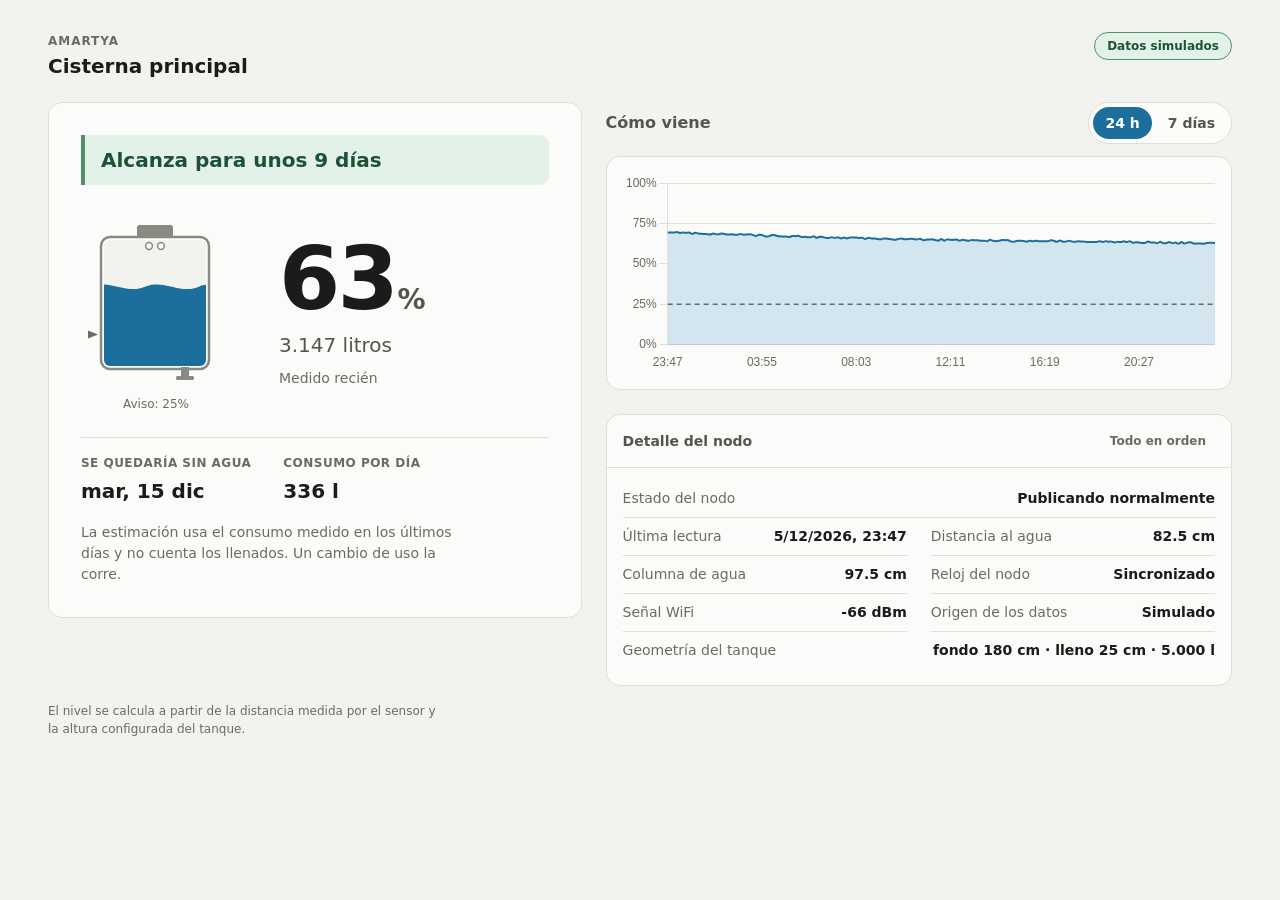
==== commit b490b4ad: "Backend: API con SQLite, contra el contrato que ya estaba escrito Flask + SQLite. Tres endpoints de " ====
--- a/ui/index.html
+++ b/ui/index.html
@@ -326,8 +326,8 @@
      config.js viejo de su caché, la página calcula el nivel con la geometría
      anterior del tanque y muestra un número equivocado con total confianza.
      Al cambiar cualquier valor de config.js hay que subir este número. -->
-<script src="config.js?v=7"></script>
-<script src="datos.js?v=3"></script>
-<script src="app.js?v=11"></script>
+<script src="config.js?v=9"></script>
+<script src="datos.js?v=4"></script>
+<script src="app.js?v=13"></script>
 </body>
 </html>
